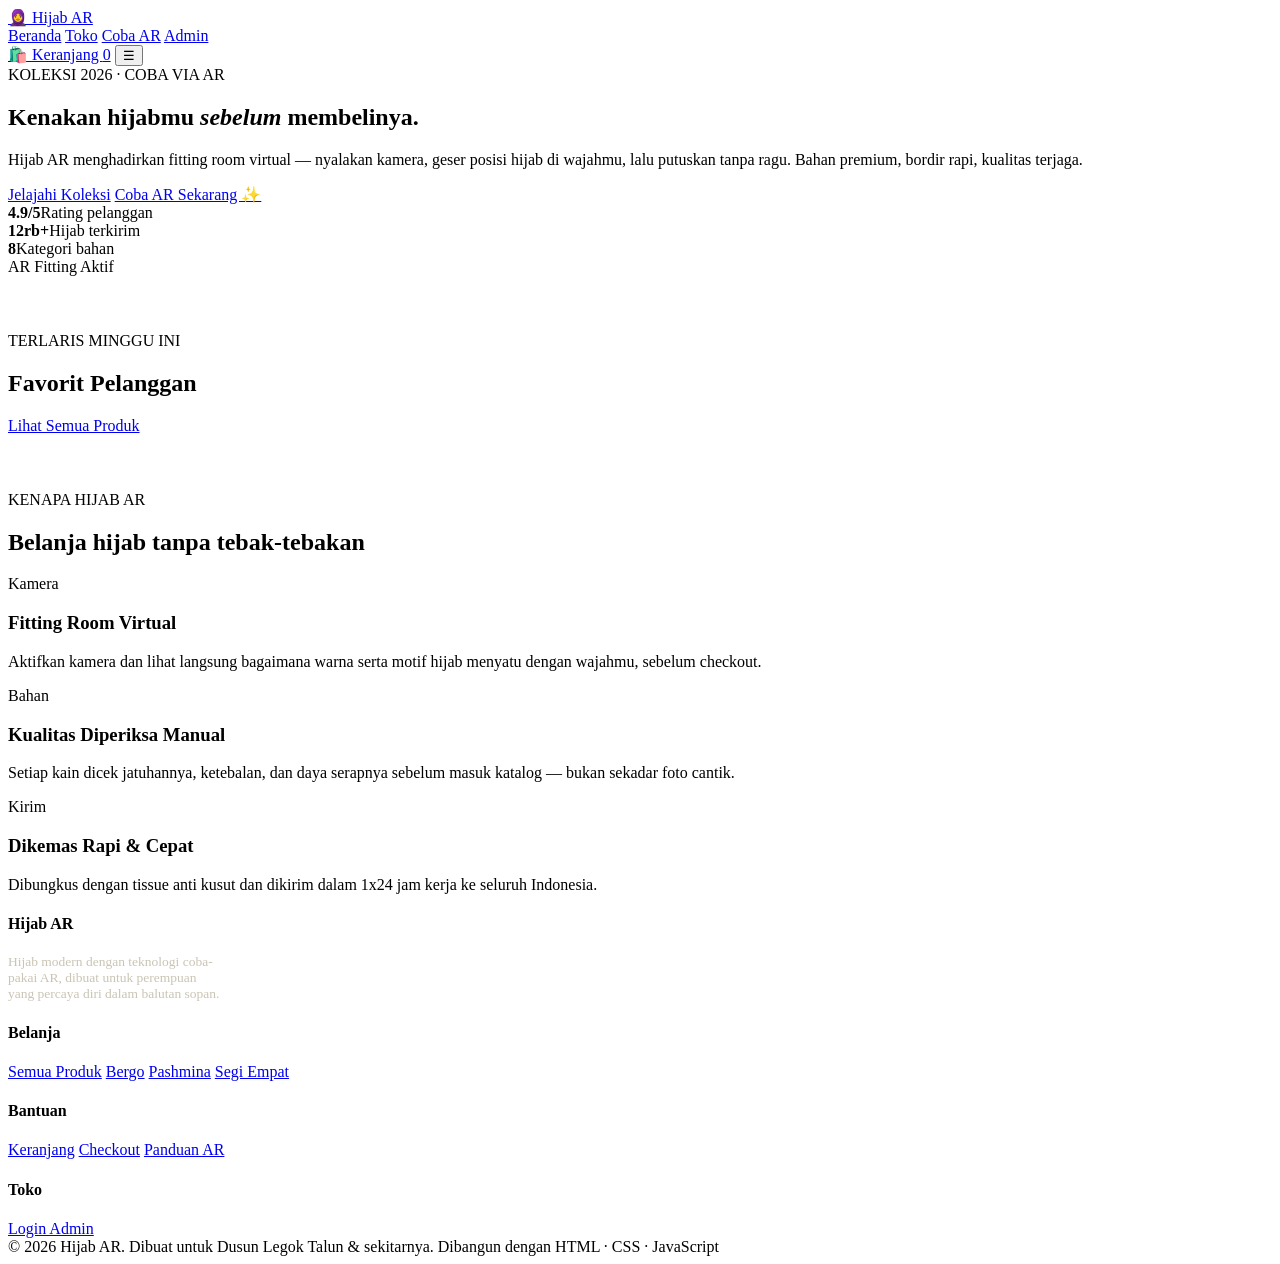
==== index.html @ 1954aef8 "Create index.html for Hijab AR website This HTML file sets up the structure for the Hijab AR website" ====
<!DOCTYPE html>
<html lang="id">
<head>
<meta charset="UTF-8">
<meta name="viewport" content="width=device-width, initial-scale=1.0">
<title>Hijab AR — Coba Hijab Sebelum Beli, Langsung Lewat Kamera</title>
<meta name="description" content="Toko hijab online dengan fitur coba pakai AR langsung dari kamera. Bergo, pashmina, dan segi empat kualitas premium.">
<link rel="icon" href="data:image/svg+xml,%3Csvg xmlns='http://www.w3.org/2000/svg' viewBox='0 0 32 32'%3E%3Crect width='32' height='32' rx='6' fill='%238F3A38'/%3E%3Cpath d='M8 20 Q16 10 24 20' stroke='%23F1E8D6' stroke-width='2.4' fill='none'/%3E%3C/svg%3E">
<link rel="stylesheet" href="css/style.css">
</head>
<body>

<header class="site-header">
  <div class="header-inner">
    <a href="index.html" class="logo"><span class="mark">🧕</span> Hijab AR</a>
    <nav class="nav-links">
      <a href="index.html" class="active">Beranda</a>
      <a href="shop.html">Toko</a>
      <a href="product.html?id=hb-001">Coba AR</a>
      <a href="admin.html">Admin</a>
    </nav>
    <div class="header-actions">
      <a href="cart.html" class="cart-btn">🛍️ Keranjang <span class="cart-count">0</span></a>
      <button class="nav-toggle" aria-label="Menu">☰</button>
    </div>
  </div>
</header>

<section class="hero">
  <div class="container hero-grid">
    <div>
      <div class="eyebrow hero-eyebrow">KOLEKSI 2026 · COBA VIA AR</div>
      <h1>Kenakan hijabmu <em>sebelum</em> membelinya.</h1>
      <p class="lead">Hijab AR menghadirkan fitting room virtual — nyalakan kamera, geser posisi hijab di wajahmu, lalu putuskan tanpa ragu. Bahan premium, bordir rapi, kualitas terjaga.</p>
      <div class="hero-ctas">
        <a href="shop.html" class="btn btn-primary">Jelajahi Koleksi</a>
        <a href="product.html?id=hb-001" class="btn btn-outline">Coba AR Sekarang ✨</a>
      </div>
      <div class="hero-stats">
        <div class="hero-stat"><b>4.9/5</b><span>Rating pelanggan</span></div>
        <div class="hero-stat"><b>12rb+</b><span>Hijab terkirim</span></div>
        <div class="hero-stat"><b>8</b><span>Kategori bahan</span></div>
      </div>
    </div>
    <div class="hero-visual">
      <div class="badge-ar"><span class="dot"></span> AR Fitting Aktif</div>
    </div>
  </div>
  <div class="kain-divider" style="margin-top:56px;"></div>
</section>

<section class="section">
  <div class="container">
    <div class="section-head">
      <div>
        <div class="eyebrow" style="margin-bottom:10px;">TERLARIS MINGGU INI</div>
        <h2>Favorit Pelanggan</h2>
      </div>
      <a href="shop.html" class="btn btn-outline">Lihat Semua Produk</a>
    </div>
    <div class="product-grid" id="home-product-grid"></div>
  </div>
</section>

<div class="container"><div class="kain-divider"></div></div>

<section class="section" style="padding-top:56px;">
  <div class="container">
    <div class="section-head">
      <div>
        <div class="eyebrow" style="margin-bottom:10px;">KENAPA HIJAB AR</div>
        <h2>Belanja hijab tanpa tebak-tebakan</h2>
      </div>
    </div>
    <div class="feature-strip">
      <div class="feature-item">
        <div class="num">Kamera</div>
        <h3>Fitting Room Virtual</h3>
        <p>Aktifkan kamera dan lihat langsung bagaimana warna serta motif hijab menyatu dengan wajahmu, sebelum checkout.</p>
      </div>
      <div class="feature-item">
        <div class="num">Bahan</div>
        <h3>Kualitas Diperiksa Manual</h3>
        <p>Setiap kain dicek jatuhannya, ketebalan, dan daya serapnya sebelum masuk katalog — bukan sekadar foto cantik.</p>
      </div>
      <div class="feature-item">
        <div class="num">Kirim</div>
        <h3>Dikemas Rapi & Cepat</h3>
        <p>Dibungkus dengan tissue anti kusut dan dikirim dalam 1x24 jam kerja ke seluruh Indonesia.</p>
      </div>
    </div>
  </div>
</section>

<footer class="site-footer">
  <div class="container">
    <div class="footer-grid">
      <div>
        <h4>Hijab AR</h4>
        <p style="font-size:13.5px; color:#C9C4B4; max-width:32ch;">Hijab modern dengan teknologi coba-pakai AR, dibuat untuk perempuan yang percaya diri dalam balutan sopan.</p>
      </div>
      <div>
        <h4>Belanja</h4>
        <a href="shop.html">Semua Produk</a>
        <a href="shop.html?cat=Bergo">Bergo</a>
        <a href="shop.html?cat=Pashmina">Pashmina</a>
        <a href="shop.html?cat=Segi%20Empat">Segi Empat</a>
      </div>
      <div>
        <h4>Bantuan</h4>
        <a href="cart.html">Keranjang</a>
        <a href="checkout.html">Checkout</a>
        <a href="product.html?id=hb-001">Panduan AR</a>
      </div>
      <div>
        <h4>Toko</h4>
        <a href="admin.html">Login Admin</a>
      </div>
    </div>
    <div class="footer-bottom">
      <span>© 2026 Hijab AR. Dibuat untuk Dusun Legok Talun & sekitarnya.</span>
      <span>Dibangun dengan HTML · CSS · JavaScript</span>
    </div>
  </div>
</footer>

<script src="js/data.js"></script>
<script src="js/main.js"></script>
<script src="js/cart.js"></script>
<script src="js/shop.js"></script>
<script>
  document.addEventListener('DOMContentLoaded', () => {
    const grid = document.getElementById('home-product-grid');
    if(grid){
      const featured = getProducts().slice(0,4);
      grid.innerHTML = featured.map(productCardHTML).join('');
    }
  });
</script>
</body>
</html>
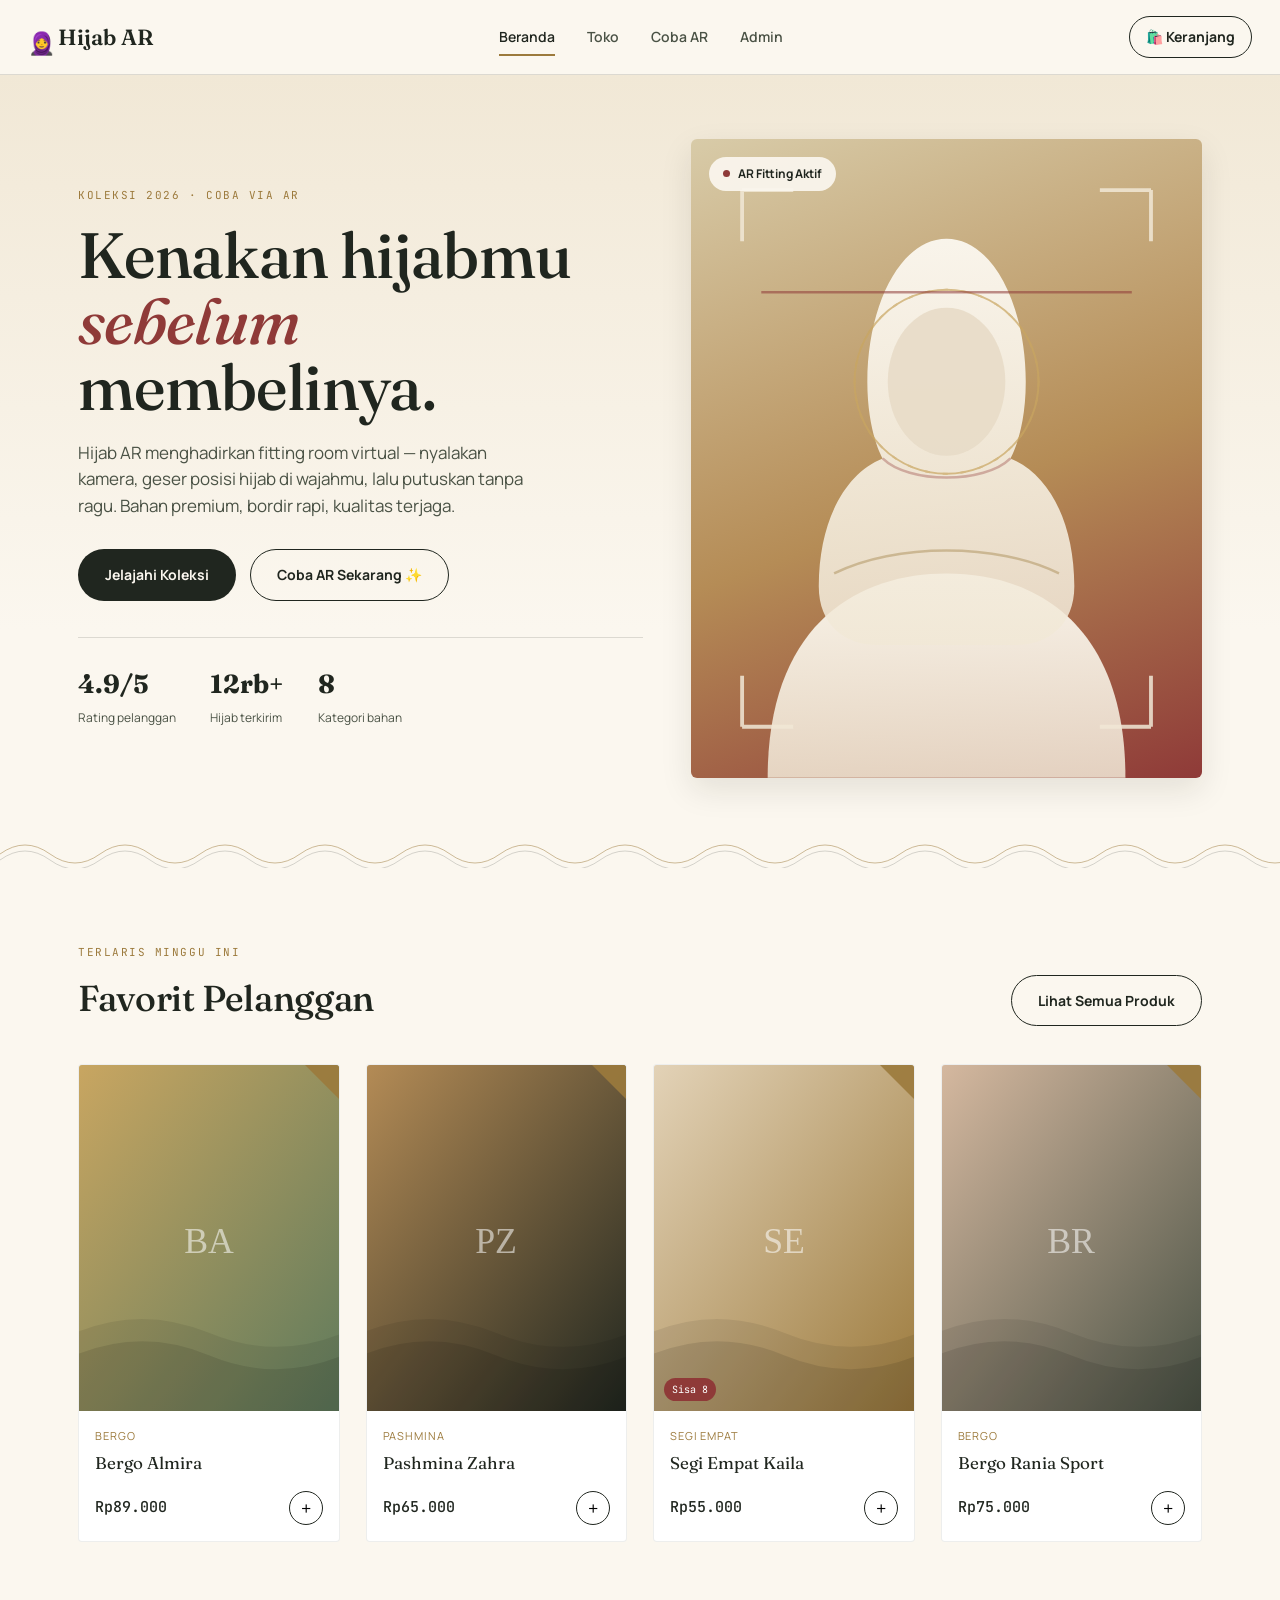
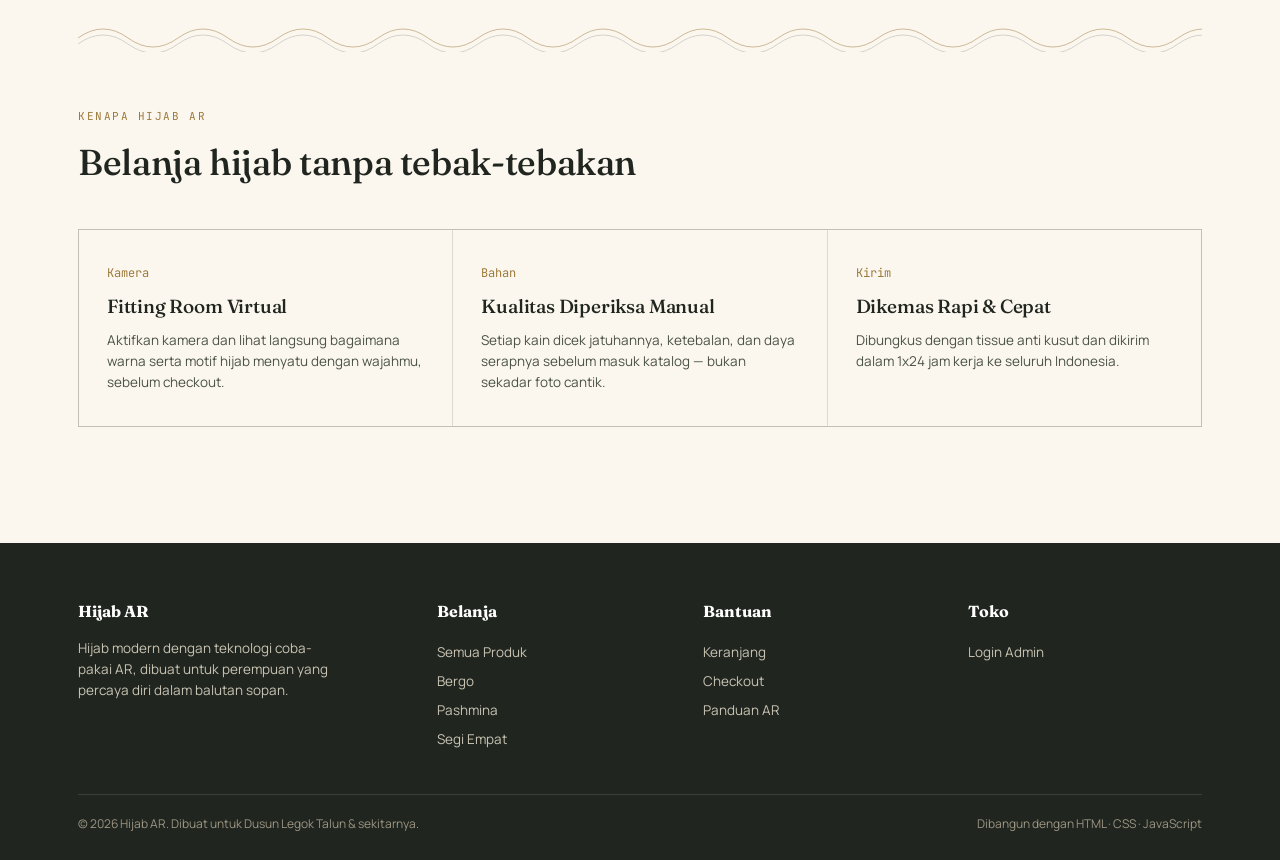
==== commit 0ee03924: "Add SVG illustration for AR fitting section" ====
--- a/index.html
+++ b/index.html
@@ -44,6 +44,38 @@
     </div>
     <div class="hero-visual">
       <div class="badge-ar"><span class="dot"></span> AR Fitting Aktif</div>
+      <svg class="hero-illustration" viewBox="0 0 400 500" xmlns="http://www.w3.org/2000/svg" role="img" aria-label="Ilustrasi model mengenakan hijab dengan bingkai pemindaian AR">
+        <defs>
+          <linearGradient id="silhouette" x1="0" y1="0" x2="0" y2="1">
+            <stop offset="0" stop-color="#FBF7EF" stop-opacity="0.96"/>
+            <stop offset="1" stop-color="#F1E8D6" stop-opacity="0.86"/>
+          </linearGradient>
+        </defs>
+        <!-- shoulders / body -->
+        <path d="M60 500 C60 380 130 340 200 340 C270 340 340 380 340 500 Z" fill="url(#silhouette)"/>
+        <!-- hijab drape -->
+        <path d="M138 190 C138 130 164 78 200 78 C236 78 262 130 262 190 C262 230 250 250 250 250
+                 C280 262 300 300 300 350 C300 380 280 396 254 396 L146 396 C120 396 100 380 100 350
+                 C100 300 120 262 150 250 C150 250 138 230 138 190 Z" fill="url(#silhouette)"/>
+        <!-- face -->
+        <ellipse cx="200" cy="190" rx="46" ry="58" fill="#E8DCC8" opacity="0.9"/>
+        <!-- hijab fold accent lines -->
+        <path d="M150 250 C170 270 230 270 250 250" fill="none" stroke="#8F3A38" stroke-width="2" opacity="0.35"/>
+        <path d="M112 340 C160 316 240 316 288 340" fill="none" stroke="#9C7A3C" stroke-width="2" opacity="0.4"/>
+        <!-- AR viewfinder brackets -->
+        <g stroke="#F1E8D6" stroke-width="3" fill="none" opacity="0.85">
+          <path d="M40 40 L40 80 M40 40 L80 40"/>
+          <path d="M360 40 L360 80 M360 40 L320 40"/>
+          <path d="M40 460 L40 420 M40 460 L80 460"/>
+          <path d="M360 460 L360 420 M360 460 L320 460"/>
+        </g>
+        <!-- AR face-tracking reticle -->
+        <g stroke="#C9A661" stroke-width="1.5" fill="none" opacity="0.7">
+          <circle cx="200" cy="190" r="72"/>
+          <circle cx="200" cy="190" r="72" stroke-dasharray="4 10"/>
+        </g>
+        <line class="scan-line" x1="55" y1="120" x2="345" y2="120" stroke="#8F3A38" stroke-width="2" opacity="0.55"/>
+      </svg>
     </div>
   </div>
   <div class="kain-divider" style="margin-top:56px;"></div>
@@ -138,4 +170,4 @@
   });
 </script>
 </body>
-</html>
+</html
--- a/css/style.css
+++ b/css/style.css
@@ -0,0 +1,356 @@
+@import url('https://fonts.googleapis.com/css2?family=Fraunces:ital,opsz,wght@0,9..144,300;0,9..144,500;0,9..144,600;1,9..144,500&family=Manrope:wght@400;500;600;700;800&family=JetBrains+Mono:wght@400;500&display=swap');
+
+/* =========================================================
+   DESIGN TOKENS — Kain (fabric) system
+   ink   : near-black moss, deep and warm, not pure black
+   paper : warm unbleached linen background
+   gold  : brass pin / bordir thread accent
+   rose  : batik rosewood, secondary accent
+   sage  : muted sage, tertiary / success
+   ========================================================= */
+:root{
+  --ink:#20261F;
+  --ink-soft:#4A5245;
+  --paper:#FBF7EF;
+  --paper-warm:#F1E8D6;
+  --paper-dim:#EDE4D3;
+  --gold:#9C7A3C;
+  --gold-light:#C9A661;
+  --rose:#8F3A38;
+  --rose-light:#B5615E;
+  --sage:#5E7A5C;
+  --line: rgba(32,38,31,0.14);
+  --line-soft: rgba(32,38,31,0.08);
+  --shadow: 0 12px 32px rgba(32,26,14,0.10);
+  --radius: 2px;
+
+  --font-display:'Fraunces', serif;
+  --font-body:'Manrope', sans-serif;
+  --font-mono:'JetBrains Mono', monospace;
+}
+
+*{box-sizing:border-box;margin:0;padding:0;}
+html{scroll-behavior:smooth;}
+body{
+  font-family:var(--font-body);
+  background:var(--paper);
+  color:var(--ink);
+  line-height:1.55;
+  -webkit-font-smoothing:antialiased;
+}
+img{max-width:100%;display:block;}
+a{color:inherit;text-decoration:none;}
+button{font-family:inherit;cursor:pointer;}
+ul{list-style:none;}
+
+@media (prefers-reduced-motion: reduce){
+  *{animation-duration:0.01ms !important; transition-duration:0.01ms !important; scroll-behavior:auto !important;}
+}
+
+:focus-visible{outline:2px solid var(--gold); outline-offset:3px;}
+
+.container{
+  width:100%;
+  max-width:1180px;
+  margin:0 auto;
+  padding:0 28px;
+}
+
+.eyebrow{
+  font-family:var(--font-mono);
+  font-size:11px;
+  letter-spacing:.14em;
+  text-transform:uppercase;
+  color:var(--gold);
+}
+
+h1,h2,h3,.display{
+  font-family:var(--font-display);
+  font-weight:500;
+  letter-spacing:-0.01em;
+  color:var(--ink);
+}
+
+.price{
+  font-family:var(--font-mono);
+  font-weight:500;
+}
+
+/* =============== HEADER =============== */
+.site-header{
+  position:sticky; top:0; z-index:50;
+  background:rgba(251,247,239,0.92);
+  backdrop-filter:blur(8px);
+  border-bottom:1px solid var(--line);
+}
+.header-inner{
+  display:flex; align-items:center; justify-content:space-between;
+  padding:16px 28px;
+}
+.logo{
+  font-family:var(--font-display);
+  font-size:22px;
+  font-weight:600;
+  display:flex; align-items:center; gap:8px;
+}
+.logo .mark{
+  width:22px;height:22px;flex:none;
+}
+.nav-links{
+  display:flex; gap:32px; align-items:center;
+  font-size:14px; font-weight:600;
+}
+.nav-links a{
+  position:relative; padding:4px 0; color:var(--ink-soft);
+}
+.nav-links a:hover, .nav-links a.active{color:var(--ink);}
+.nav-links a.active::after{
+  content:'';position:absolute;left:0;right:0;bottom:-4px;height:2px;background:var(--gold);
+}
+.header-actions{display:flex; align-items:center; gap:18px;}
+.cart-btn{
+  position:relative; display:flex; align-items:center; gap:8px;
+  font-size:14px; font-weight:700; border:1px solid var(--ink); background:none;
+  padding:9px 16px; border-radius:999px;
+}
+.cart-btn:hover{background:var(--ink); color:var(--paper);}
+.cart-count{
+  position:absolute; top:-8px; right:-8px;
+  background:var(--rose); color:#fff; font-family:var(--font-mono);
+  font-size:10px; width:18px; height:18px; border-radius:50%;
+  display:flex; align-items:center; justify-content:center;
+}
+.nav-toggle{display:none;}
+
+/* =============== BUTTONS =============== */
+.btn{
+  display:inline-flex; align-items:center; justify-content:center; gap:8px;
+  padding:14px 26px; font-weight:700; font-size:14px;
+  border-radius:999px; border:1px solid transparent; transition:transform .15s ease, background .2s ease;
+}
+.btn-primary{background:var(--ink); color:var(--paper);}
+.btn-primary:hover{background:var(--rose);}
+.btn-outline{border-color:var(--ink); color:var(--ink); background:none;}
+.btn-outline:hover{background:var(--ink); color:var(--paper);}
+.btn-gold{background:var(--gold); color:#fff;}
+.btn-gold:hover{background:var(--rose);}
+.btn-block{width:100%;}
+.btn:active{transform:scale(.98);}
+.btn[disabled]{opacity:.45; cursor:not-allowed;}
+
+/* =============== KAIN DIVIDER (signature element) =============== */
+.kain-divider{
+  height:34px; width:100%;
+  background-image:url("data:image/svg+xml,%3Csvg xmlns='http://www.w3.org/2000/svg' viewBox='0 0 200 34' preserveAspectRatio='none'%3E%3Cpath d='M0 20 Q 25 2 50 20 T 100 20 T 150 20 T 200 20' fill='none' stroke='%239C7A3C' stroke-width='1' opacity='0.5'/%3E%3Cpath d='M0 26 Q 25 8 50 26 T 100 26 T 150 26 T 200 26' fill='none' stroke='%2320261F' stroke-width='1' opacity='0.18'/%3E%3C/svg%3E");
+  background-repeat:repeat-x; background-size:200px 34px;
+}
+
+/* =============== HERO =============== */
+.hero{
+  position:relative; overflow:hidden;
+  padding:64px 0 0;
+  background:linear-gradient(180deg, var(--paper-warm), var(--paper) 70%);
+}
+.hero-grid{
+  display:grid; grid-template-columns:1.05fr .95fr; gap:48px; align-items:center;
+}
+.hero-eyebrow{margin-bottom:18px;}
+.hero h1{
+  font-size:clamp(38px, 5.2vw, 64px); line-height:1.03; margin-bottom:20px;
+}
+.hero h1 em{
+  font-style:italic; color:var(--rose);
+}
+.hero p.lead{
+  font-size:17px; color:var(--ink-soft); max-width:46ch; margin-bottom:30px;
+}
+.hero-ctas{display:flex; gap:14px; flex-wrap:wrap; margin-bottom:36px;}
+.hero-stats{display:flex; gap:34px; padding-top:26px; border-top:1px solid var(--line);}
+.hero-stat b{display:block; font-family:var(--font-display); font-size:26px;}
+.hero-stat span{font-size:12px; color:var(--ink-soft);}
+
+.hero-visual{
+  position:relative; aspect-ratio:4/5; border-radius:6px; overflow:hidden;
+  background:linear-gradient(160deg,#D8CBA8,#B58C56 55%,#8F3A38);
+  box-shadow:var(--shadow);
+}
+.hero-visual .badge-ar{
+  position:absolute; top:18px; left:18px; background:rgba(251,247,239,.92);
+  padding:8px 14px; border-radius:999px; font-size:12px; font-weight:700;
+  display:flex; align-items:center; gap:8px;
+}
+.badge-ar .dot{width:7px;height:7px;border-radius:50%;background:var(--rose);animation:pulse 1.6s infinite;}
+@keyframes pulse{0%,100%{opacity:1;}50%{opacity:.3;}}
+
+/* =============== SECTION HEADINGS =============== */
+.section{padding:76px 0;}
+.section-head{
+  display:flex; justify-content:space-between; align-items:flex-end; margin-bottom:38px; gap:24px; flex-wrap:wrap;
+}
+.section-head h2{font-size:clamp(26px,3vw,36px);}
+.section-head p{color:var(--ink-soft); max-width:44ch; font-size:14.5px;}
+
+/* =============== PRODUCT GRID / CARD =============== */
+.product-grid{
+  display:grid; grid-template-columns:repeat(auto-fill, minmax(230px,1fr)); gap:26px;
+}
+.product-card{
+  background:#fff; border:1px solid var(--line-soft); border-radius:4px; overflow:hidden;
+  transition:box-shadow .2s ease, transform .2s ease; display:flex; flex-direction:column;
+}
+.product-card:hover{box-shadow:var(--shadow); transform:translateY(-3px);}
+.product-media{
+  position:relative; aspect-ratio:3/4; overflow:hidden; background:var(--paper-dim);
+}
+.product-media img{width:100%; height:100%; object-fit:cover;}
+.fold-corner{
+  position:absolute; top:0; right:0; width:0; height:0;
+  border-style:solid; border-width:0 34px 34px 0; border-color:transparent var(--gold) transparent transparent;
+  opacity:.9;
+}
+.stock-tag{
+  position:absolute; bottom:10px; left:10px; background:rgba(32,38,31,.82); color:#fff;
+  font-size:10px; font-family:var(--font-mono); padding:4px 8px; border-radius:999px;
+}
+.stock-tag.low{background:var(--rose);}
+.product-info{padding:16px; display:flex; flex-direction:column; gap:6px; flex:1;}
+.product-cat{font-size:11px; text-transform:uppercase; letter-spacing:.08em; color:var(--gold);}
+.product-name{font-family:var(--font-display); font-size:17px;}
+.product-bottom{display:flex; align-items:center; justify-content:space-between; margin-top:auto; padding-top:8px;}
+.product-price{font-size:15px;}
+.add-btn{
+  width:34px;height:34px;border-radius:50%;border:1px solid var(--ink); background:none;
+  display:flex; align-items:center; justify-content:center; font-size:18px; transition:.2s;
+}
+.add-btn:hover{background:var(--ink); color:var(--paper);}
+
+.filter-bar{display:flex; gap:10px; flex-wrap:wrap; margin-bottom:30px;}
+.filter-chip{
+  padding:8px 16px; border-radius:999px; border:1px solid var(--line); background:#fff;
+  font-size:13px; font-weight:600; color:var(--ink-soft);
+}
+.filter-chip.active{background:var(--ink); color:var(--paper); border-color:var(--ink);}
+
+/* =============== FEATURE / AR STRIP =============== */
+.feature-strip{
+  display:grid; grid-template-columns:repeat(3,1fr); gap:1px; background:var(--line);
+  border:1px solid var(--line);
+}
+.feature-item{background:var(--paper); padding:34px 28px;}
+.feature-item .num{font-family:var(--font-mono); color:var(--gold); font-size:12px;}
+.feature-item h3{font-size:19px; margin:10px 0 8px;}
+.feature-item p{font-size:13.5px; color:var(--ink-soft);}
+
+/* =============== FOOTER =============== */
+.site-footer{background:var(--ink); color:var(--paper-warm); padding:56px 0 26px; margin-top:40px;}
+.footer-grid{display:grid; grid-template-columns:1.4fr 1fr 1fr 1fr; gap:32px; margin-bottom:40px;}
+.footer-grid h4{font-family:var(--font-display); color:#fff; font-size:16px; margin-bottom:14px;}
+.footer-grid a{display:block; color:#C9C4B4; font-size:13.5px; padding:4px 0;}
+.footer-grid a:hover{color:#fff;}
+.footer-bottom{
+  border-top:1px solid rgba(255,255,255,.12); padding-top:20px; display:flex; justify-content:space-between;
+  font-size:12px; color:#9C9584; flex-wrap:wrap; gap:10px;
+}
+
+/* =============== PRODUCT DETAIL =============== */
+.pd-grid{display:grid; grid-template-columns:1fr 1fr; gap:56px; padding:48px 0;}
+.pd-gallery-main{aspect-ratio:3/4; border-radius:4px; overflow:hidden; background:var(--paper-dim); margin-bottom:12px; position:relative;}
+.pd-gallery-main img{width:100%;height:100%;object-fit:cover;}
+.pd-thumbs{display:flex; gap:10px;}
+.pd-thumbs img{width:64px;height:80px;object-fit:cover;border-radius:3px;border:1px solid var(--line); cursor:pointer;}
+.pd-thumbs img.active{border-color:var(--gold); border-width:2px;}
+.pd-info h1{font-size:30px; margin-bottom:8px;}
+.pd-price{font-size:22px; margin-bottom:18px;}
+.pd-desc{color:var(--ink-soft); font-size:14.5px; margin-bottom:24px;}
+.pd-row{display:flex; align-items:center; gap:16px; margin-bottom:22px;}
+.swatches{display:flex; gap:8px;}
+.swatch{width:28px;height:28px;border-radius:50%;border:2px solid #fff; box-shadow:0 0 0 1px var(--line); cursor:pointer;}
+.swatch.active{box-shadow:0 0 0 2px var(--gold);}
+.qty-control{display:flex; align-items:center; border:1px solid var(--line); border-radius:999px;}
+.qty-control button{width:34px;height:34px;background:none;border:none;font-size:16px;}
+.qty-control span{width:30px; text-align:center; font-family:var(--font-mono); font-size:14px;}
+.pd-actions{display:flex; gap:12px; margin-top:8px;}
+.pd-meta{margin-top:28px; border-top:1px solid var(--line); padding-top:20px; font-size:13px; color:var(--ink-soft); display:grid; gap:8px;}
+
+/* =============== AR TRY-ON =============== */
+.ar-panel{
+  margin-top:34px; border:1px solid var(--line); border-radius:6px; overflow:hidden; background:#fff;
+}
+.ar-panel-head{
+  display:flex; align-items:center; justify-content:space-between; padding:16px 20px; border-bottom:1px solid var(--line);
+}
+.ar-panel-head h3{font-size:16px; display:flex; align-items:center; gap:8px;}
+.ar-stage{
+  position:relative; aspect-ratio:4/3; background:#11150F; display:flex; align-items:center; justify-content:center; overflow:hidden;
+}
+.ar-stage video{width:100%; height:100%; object-fit:cover; transform:scaleX(-1);}
+.ar-stage canvas{position:absolute; inset:0; width:100%; height:100%; transform:scaleX(-1);}
+.ar-placeholder{color:#C9C4B4; font-size:13.5px; text-align:center; padding:24px; max-width:280px;}
+.ar-placeholder .icon{font-size:34px; margin-bottom:10px;}
+.ar-controls{padding:16px 20px; display:flex; flex-direction:column; gap:12px;}
+.ar-slider-row{display:flex; align-items:center; gap:12px; font-size:12.5px; color:var(--ink-soft);}
+.ar-slider-row label{width:64px; flex:none;}
+.ar-slider-row input[type=range]{flex:1; accent-color:var(--gold);}
+.ar-btn-row{display:flex; gap:10px;}
+.ar-note{font-size:11.5px; color:var(--ink-soft); padding:0 20px 16px;}
+
+/* =============== CART =============== */
+.cart-layout{display:grid; grid-template-columns:1.6fr 1fr; gap:48px; align-items:start; padding:48px 0;}
+.cart-item{display:grid; grid-template-columns:80px 1fr auto; gap:16px; padding:18px 0; border-bottom:1px solid var(--line); align-items:center;}
+.cart-item img{width:80px;height:100px;object-fit:cover; border-radius:3px;}
+.cart-item-name{font-family:var(--font-display); font-size:16px;}
+.cart-item-meta{font-size:12.5px; color:var(--ink-soft); margin-top:4px;}
+.cart-item-remove{font-size:12px; color:var(--rose); margin-top:8px; background:none; border:none; text-decoration:underline;}
+.cart-item-right{text-align:right; display:flex; flex-direction:column; align-items:flex-end; gap:10px;}
+.summary-box{border:1px solid var(--line); border-radius:6px; padding:24px; background:#fff; position:sticky; top:96px;}
+.summary-row{display:flex; justify-content:space-between; font-size:14px; padding:8px 0; color:var(--ink-soft);}
+.summary-row.total{border-top:1px solid var(--line); margin-top:8px; padding-top:16px; font-size:17px; color:var(--ink); font-weight:700;}
+.empty-state{text-align:center; padding:80px 20px; color:var(--ink-soft);}
+.empty-state .icon{font-size:44px; margin-bottom:14px;}
+
+/* =============== CHECKOUT =============== */
+.stepper{display:flex; gap:10px; margin-bottom:34px;}
+.step{display:flex; align-items:center; gap:8px; font-size:13px; font-weight:700; color:var(--ink-soft);}
+.step .n{width:24px;height:24px;border-radius:50%; border:1px solid var(--line); display:flex; align-items:center; justify-content:center; font-family:var(--font-mono); font-size:11px;}
+.step.active{color:var(--ink);}
+.step.active .n{background:var(--ink); color:var(--paper); border-color:var(--ink);}
+.form-grid{display:grid; grid-template-columns:1fr 1fr; gap:16px;}
+.field{margin-bottom:16px; display:flex; flex-direction:column; gap:6px;}
+.field.full{grid-column:1/-1;}
+.field label{font-size:12.5px; font-weight:700; color:var(--ink-soft);}
+.field input, .field select, .field textarea{
+  border:1px solid var(--line); border-radius:3px; padding:12px 14px; font-family:var(--font-body); font-size:14px; background:#fff;
+}
+.field input:focus, .field select:focus, .field textarea:focus{border-color:var(--gold);}
+.pay-options{display:grid; gap:10px; margin-top:6px;}
+.pay-option{display:flex; align-items:center; gap:12px; border:1px solid var(--line); border-radius:5px; padding:14px 16px; cursor:pointer; font-size:13.5px;}
+.pay-option input{accent-color:var(--gold);}
+.pay-option.checked{border-color:var(--gold); background:var(--paper-warm);}
+.order-success{text-align:center; padding:90px 20px;}
+.order-success .icon{font-size:52px; margin-bottom:16px;}
+.order-id{font-family:var(--font-mono); background:var(--paper-warm); display:inline-block; padding:8px 18px; border-radius:999px; margin:16px 0;}
+
+/* =============== TOAST =============== */
+.toast{
+  position:fixed; bottom:24px; left:50%; transform:translateX(-50%) translateY(120%);
+  background:var(--ink); color:var(--paper); padding:13px 22px; border-radius:999px; font-size:13.5px;
+  z-index:200; transition:transform .3s ease; font-weight:600;
+}
+.toast.show{transform:translateX(-50%) translateY(0);}
+
+/* =============== RESPONSIVE =============== */
+@media (max-width: 860px){
+  .hero-grid{grid-template-columns:1fr;}
+  .hero-visual{order:-1;}
+  .footer-grid{grid-template-columns:1fr 1fr;}
+  .pd-grid{grid-template-columns:1fr;}
+  .cart-layout{grid-template-columns:1fr;}
+  .feature-strip{grid-template-columns:1fr;}
+  .form-grid{grid-template-columns:1fr;}
+  .nav-links{
+    position:fixed; inset:64px 0 0 0; background:var(--paper); flex-direction:column;
+    padding:32px 28px; gap:22px; transform:translateX(100%); transition:transform .25s ease; z-index:40;
+  }
+  .nav-links.open{transform:translateX(0);}
+  .nav-toggle{display:block; background:none; border:none; font-size:22px;}
+}
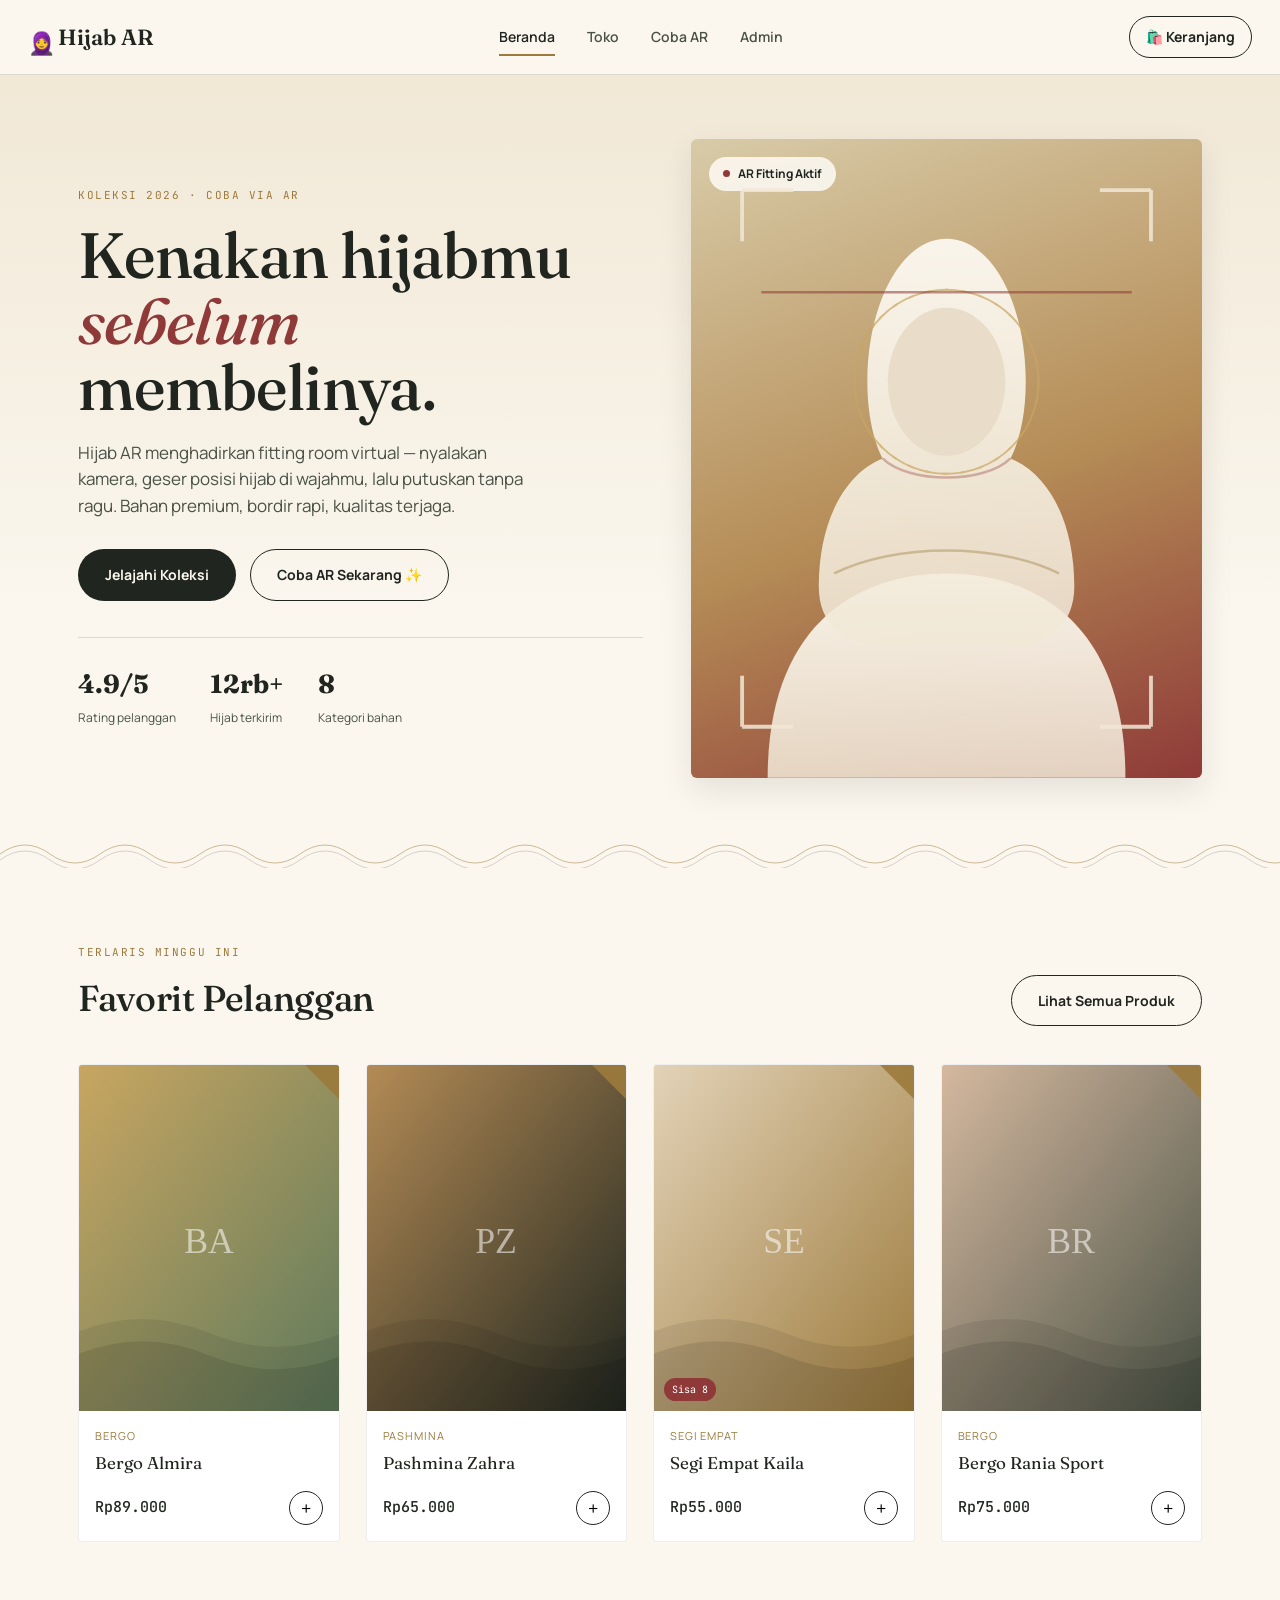
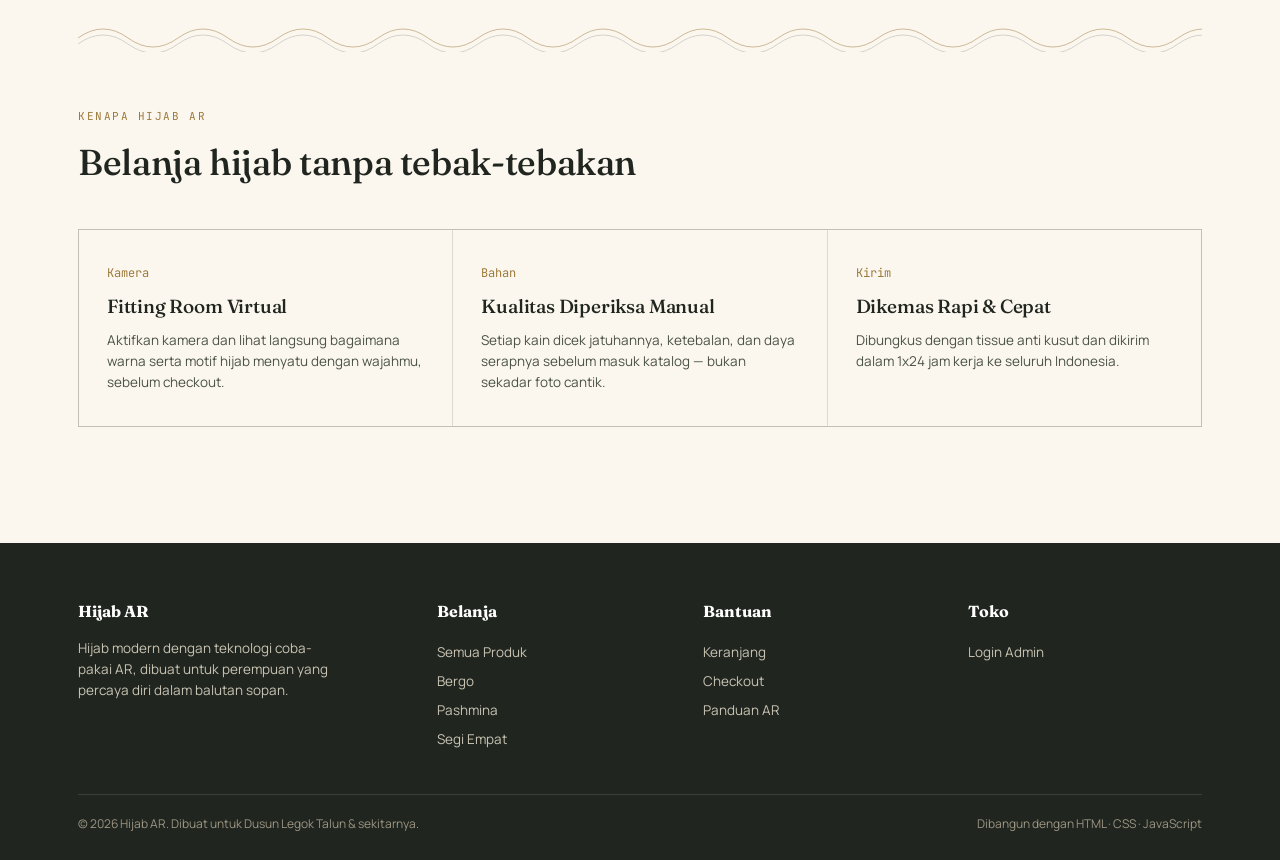
==== commit 474086d0: "Implement dynamic hero image insertion Add hero image dynamically to the hero section." ====
--- a/index.html
+++ b/index.html
@@ -167,7 +167,18 @@
       const featured = getProducts().slice(0,4);
       grid.innerHTML = featured.map(productCardHTML).join('');
     }
+    const heroImg = getHeroImage();
+    if(heroImg){
+      const visual = document.querySelector('.hero-visual');
+      const svg = visual.querySelector('.hero-illustration');
+      if(svg) svg.remove();
+      const img = document.createElement('img');
+      img.className = 'hero-custom-img';
+      img.src = heroImg;
+      img.alt = 'Foto AR fitting hijab';
+      visual.insertBefore(img, visual.firstChild);
+    }
   });
 </script>
 </body>
-</html
+</html>
--- a/css/style.css
+++ b/css/style.css
@@ -182,6 +182,21 @@
 .badge-ar .dot{width:7px;height:7px;border-radius:50%;background:var(--rose);animation:pulse 1.6s infinite;}
 @keyframes pulse{0%,100%{opacity:1;}50%{opacity:.3;}}
 
+.hero-illustration{
+  position:absolute; inset:0; width:100%; height:100%;
+}
+.hero-illustration .scan-line{
+  animation:ar-scan 3.2s ease-in-out infinite;
+}
+@keyframes ar-scan{
+  0%   { transform:translateY(0); opacity:.15; }
+  50%  { transform:translateY(300px); opacity:.6; }
+  100% { transform:translateY(0); opacity:.15; }
+}
+@media (prefers-reduced-motion: reduce){
+  .hero-illustration .scan-line{ animation:none; opacity:.35; }
+}
+
 /* =============== SECTION HEADINGS =============== */
 .section{padding:76px 0;}
 .section-head{
@@ -284,6 +299,15 @@
   position:relative; aspect-ratio:4/3; background:#11150F; display:flex; align-items:center; justify-content:center; overflow:hidden;
 }
 .ar-stage video{width:100%; height:100%; object-fit:cover; transform:scaleX(-1);}
+/* Suppress Chrome/Edge's automatic floating "..." picture-in-picture button
+   that otherwise appears on top of the camera feed. */
+.ar-stage video::-webkit-media-controls,
+.ar-stage video::-webkit-media-controls-enclosure,
+.ar-stage video::-webkit-media-controls-panel,
+.ar-stage video::-webkit-media-controls-overlay-enclosure,
+.ar-stage video::-webkit-media-controls-overlay-play-button{
+  display:none !important; opacity:0 !important; pointer-events:none !important;
+}
 .ar-stage canvas{position:absolute; inset:0; width:100%; height:100%; transform:scaleX(-1);}
 .ar-placeholder{color:#C9C4B4; font-size:13.5px; text-align:center; padding:24px; max-width:280px;}
 .ar-placeholder .icon{font-size:34px; margin-bottom:10px;}
